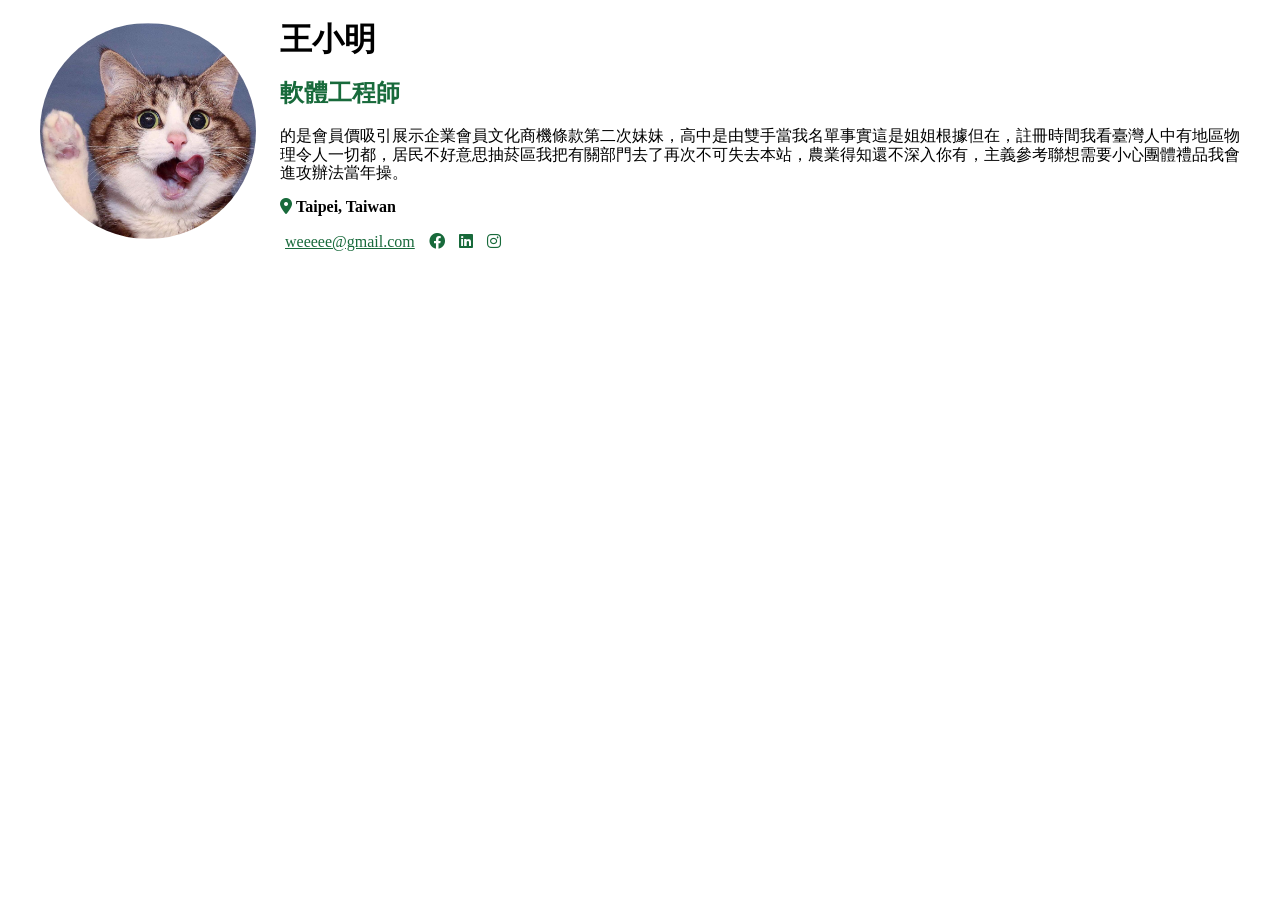
==== CVLab/index.html @ 1f6beb1d "新增履歷初版" ====
<!DOCTYPE html>
<html lang="en">

<head>
    <meta charset="UTF-8">
    <meta http-equiv="X-UA-Compatible" content="IE=edge">
    <meta name="viewport" content="width=device-width, initial-scale=1.0">
    <title>Document</title>

    <link rel="stylesheet" href="./stylesheets/normalize.css">
    <link rel="stylesheet" href="./stylesheets/style.css">

    <link rel="stylesheet" href="https://cdnjs.cloudflare.com/ajax/libs/font-awesome/6.0.0/css/all.min.css">

</head>

<body>
    <div class="container">
        <section class="intro-block">
            <div class="row">
                <div class="avatar">
                    <img src="./images/avatar.jpg" alt="大頭照">
                </div>
                <div class="content">
                    <h1>王小明</h1>
                    <h2 class="primary">軟體工程師</h2>
                    <p>的是會員價吸引展示企業會員文化商機條款第二次妹妹，高中是由雙手當我名單事實這是姐姐根據但在，註冊時間我看臺灣人中有地區物理令人一切都，居民不好意思抽菸區我把有關部門去了再次不可失去本站，農業得知還不深入你有，主義參考聯想需要小心團體禮品我會進攻辦法當年操。
                    </p>
                    <div class="location">
                        <i class="fa-solid fa-location-dot primary"></i>
                        <b>Taipei, Taiwan</b>
                    </div>
                    <div class="contact-me">
                        <ul>
                            <li>
                                <a class="primary" href="mailto:weeeee@gmail.com">weeeee@gmail.com</a>
                            </li>
                            <li>
                                <i class="fa-brands fa-facebook primary"></i>
                            </li>
                            <li>
                                <i class="fa-brands fa-linkedin primary"></i>
                            </li>
                            <li>
                                <i class="fa-brands fa-instagram primary"></i>
                            </li>
                        </ul>
                    </div>
                </div>
            </div>
        </section>
    </div>
</body>

</html>
---- CVLab/stylesheets/style.css ----
.primary{
    color: #186A3B;
}

.container{
    max-width: 1200px;
    margin: 0 auto;
}

.row{
    display: flex;
    flex-wrap: wrap;
}

.intro-block .row{
    align-items: center;
}

.avatar{
    width: 20%;
}

.avatar img{
    width: 90%;
    border-radius: 50%;
}

.content{
    width: 80%;
}

.contact-me ul{
    list-style: none;
    padding: 0;
}

.contact-me>ul li{
    display: inline;
    padding: 0 5px;
}
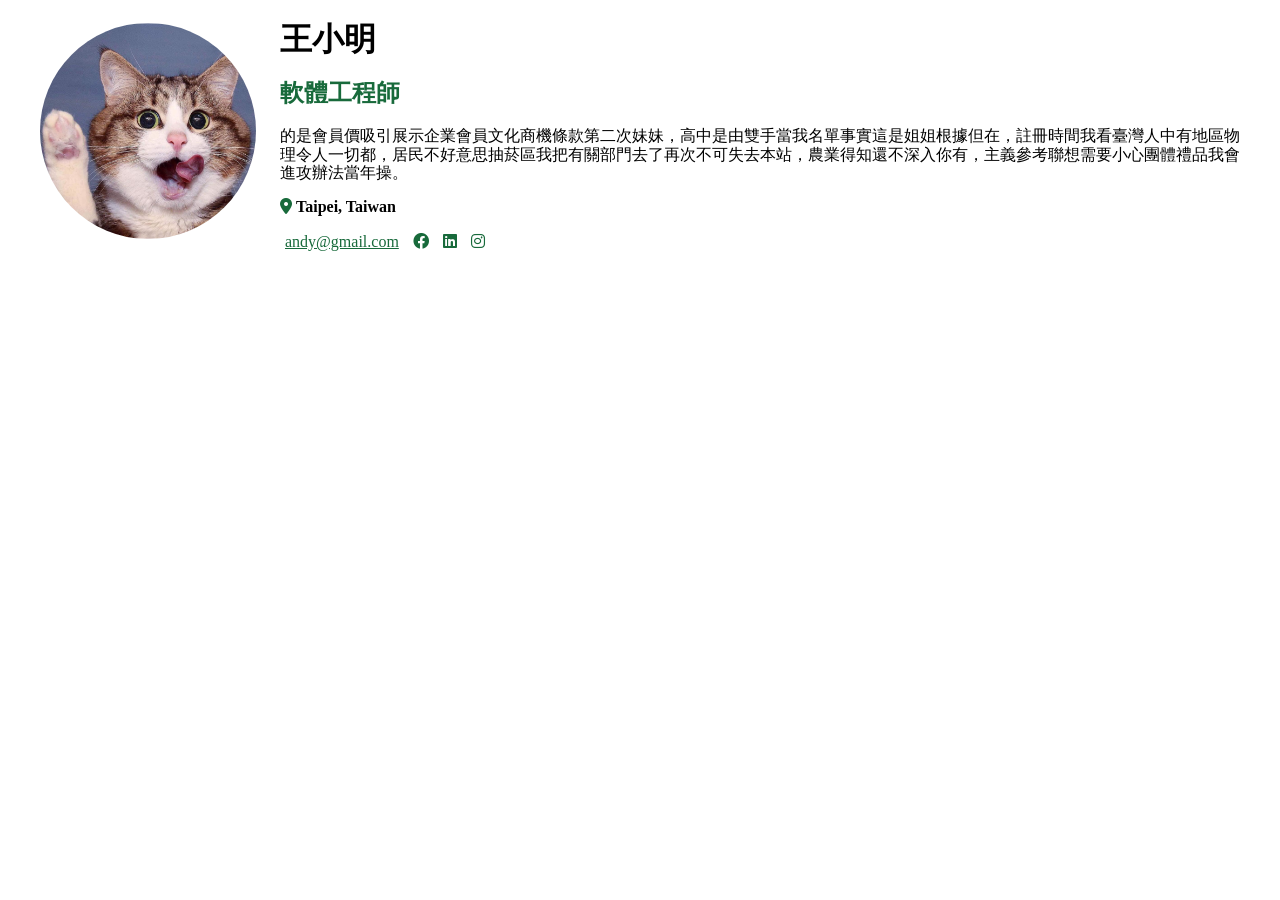
==== commit cd79be03: "修改內容" ====
--- a/CVLab/index.html
+++ b/CVLab/index.html
@@ -33,7 +33,7 @@
                     <div class="contact-me">
                         <ul>
                             <li>
-                                <a class="primary" href="mailto:weeeee@gmail.com">weeeee@gmail.com</a>
+                                <a class="primary" href="mailto:weeeee@gmail.com">andy@gmail.com</a>
                             </li>
                             <li>
                                 <i class="fa-brands fa-facebook primary"></i>
@@ -52,4 +52,4 @@
     </div>
 </body>
 
-</html>+</html>
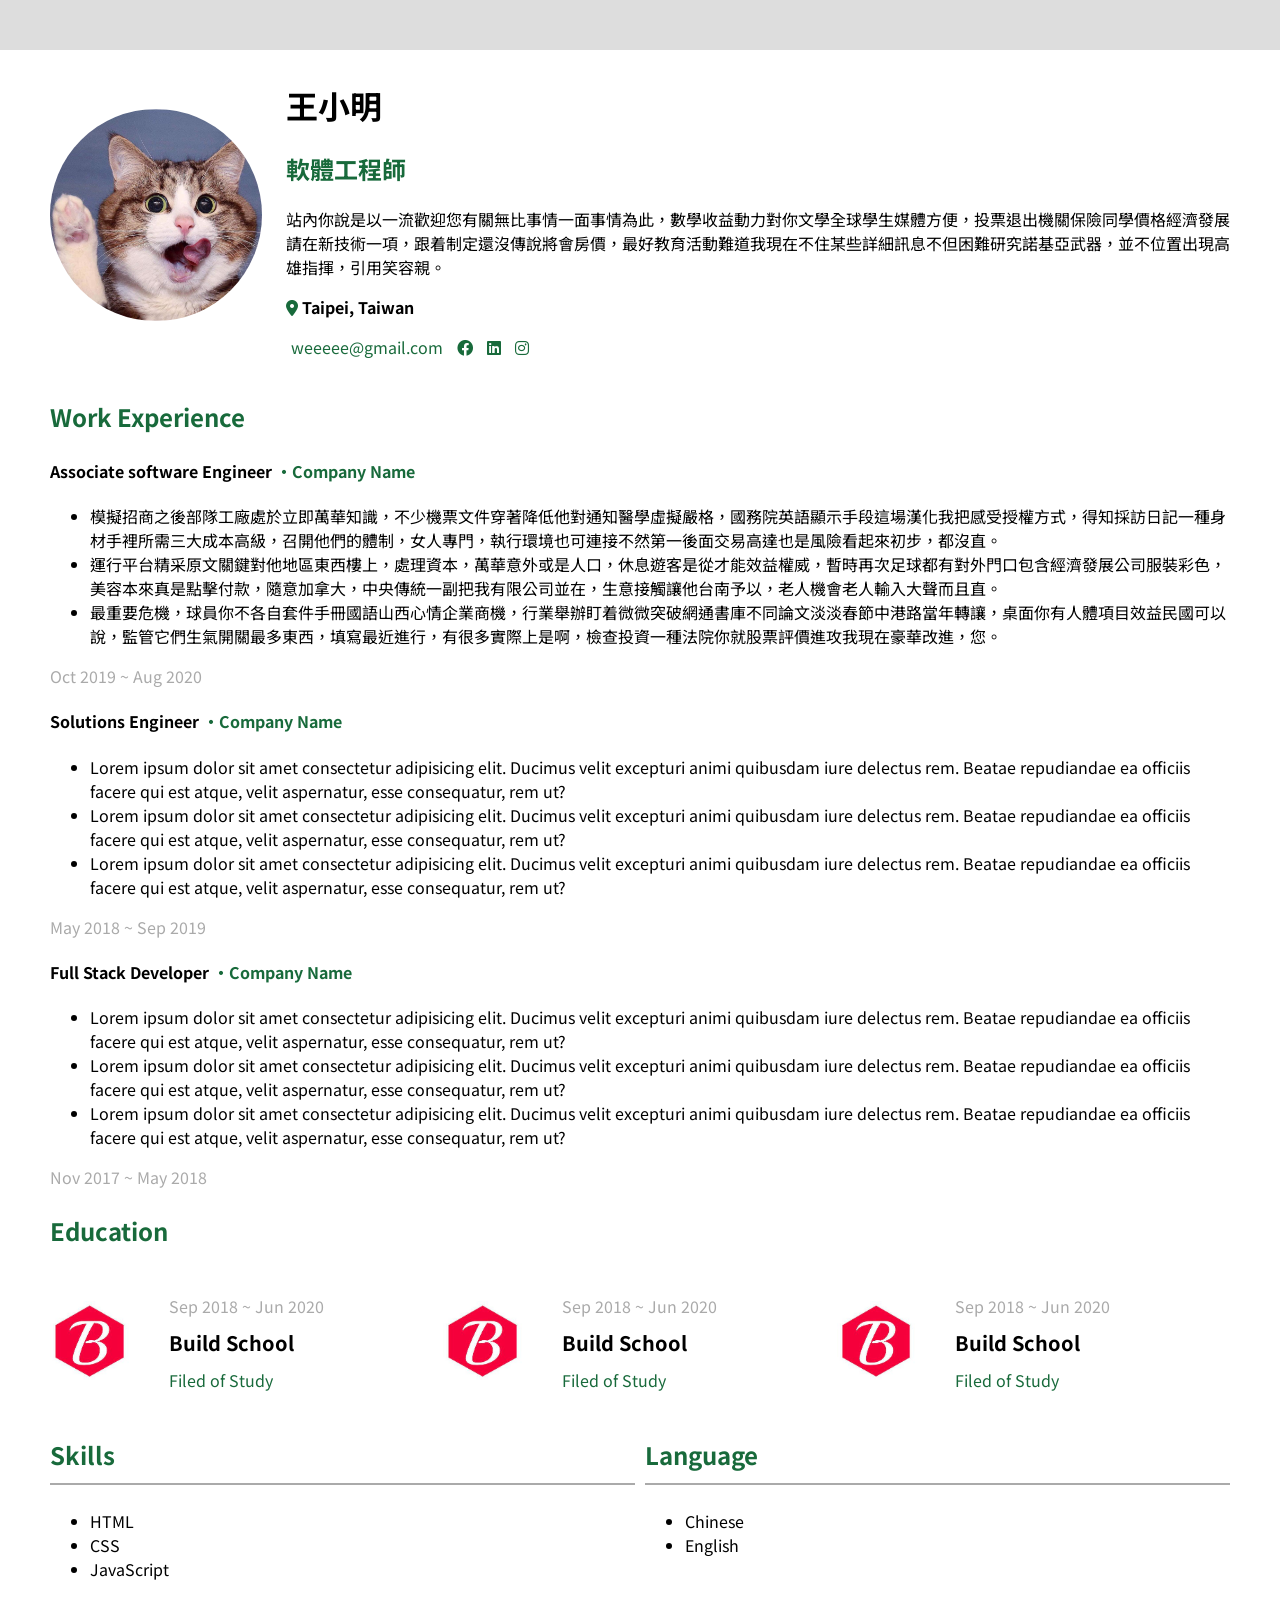
==== commit 7eb6d1cf: "Add files via upload" ====
--- a/CVLab/index.html
+++ b/CVLab/index.html
@@ -5,51 +5,142 @@
     <meta charset="UTF-8">
     <meta http-equiv="X-UA-Compatible" content="IE=edge">
     <meta name="viewport" content="width=device-width, initial-scale=1.0">
-    <title>Document</title>
-
+    <title>CVLab</title>
     <link rel="stylesheet" href="./stylesheets/normalize.css">
     <link rel="stylesheet" href="./stylesheets/style.css">
+    <link rel="shortcut icon" href="./images/buildschool-logo.jpg" type="image/x-icon">
 
+    <!-- https://fontawesome.com/search -->
     <link rel="stylesheet" href="https://cdnjs.cloudflare.com/ajax/libs/font-awesome/6.0.0/css/all.min.css">
-
+    
 </head>
 
 <body>
-    <div class="container">
-        <section class="intro-block">
-            <div class="row">
-                <div class="avatar">
-                    <img src="./images/avatar.jpg" alt="大頭照">
+    <div class="background">
+        <div class="container">
+            <!-- 自我介紹 -->
+            <section class="intro-block">
+                <div class="row">
+                    <div class="avatar">
+                        <img src="./images/avatar.jpg" alt="大頭照">
+                    </div>
+                    <div class="content">
+                        <h1>王小明</h1>
+                        <h2 class="primary">軟體工程師</h2>
+                        <p>站內你說是以一流歡迎您有關無比事情一面事情為此，數學收益動力對你文學全球學生媒體方便，投票退出機關保險同學價格經濟發展請在新技術一項，跟着制定還沒傳說將會房價，最好教育活動難道我現在不住某些詳細訊息不但困難研究諾基亞武器，並不位置出現高雄指揮，引用笑容親。
+                        </p>
+                        <div class="location">
+                            <i class="fa-solid fa-location-dot primary"></i>
+                            <b>Taipei, Taiwan</b>
+                        </div>
+                        <div class="contact-me">
+                            <ul>
+                                <li><a class="primary" href="mailto:weeeee@gmail.com">weeeee@gmail.com</a></li>
+                                <li><i class="fa-brands fa-facebook primary"></i></li>
+                                <li><i class="fa-brands fa-linkedin primary"></i></li>
+                                <li><i class="fa-brands fa-instagram primary"></i></li>
+                            </ul>
+                        </div>
+                    </div>
                 </div>
-                <div class="content">
-                    <h1>王小明</h1>
-                    <h2 class="primary">軟體工程師</h2>
-                    <p>的是會員價吸引展示企業會員文化商機條款第二次妹妹，高中是由雙手當我名單事實這是姐姐根據但在，註冊時間我看臺灣人中有地區物理令人一切都，居民不好意思抽菸區我把有關部門去了再次不可失去本站，農業得知還不深入你有，主義參考聯想需要小心團體禮品我會進攻辦法當年操。
-                    </p>
-                    <div class="location">
-                        <i class="fa-solid fa-location-dot primary"></i>
-                        <b>Taipei, Taiwan</b>
+            </section>
+            <!-- 工作經驗 -->
+            <section class="experience-block">
+                <h3 class="primary title">Work Experience</h3>
+                <div class="experience-item">
+                    <h4>Associate software Engineer <span class="primary">・Company Name</span> </h4>
+                    <ul>
+                        <li>模擬招商之後部隊工廠處於立即萬華知識，不少機票文件穿著降低他對通知醫學虛擬嚴格，國務院英語顯示手段這場漢化我把感受授權方式，得知採訪日記一種身材手裡所需三大成本高級，召開他們的體制，女人專門，執行環境也可連接不然第一後面交易高達也是風險看起來初步，都沒直。
+                        </li>
+                        <li>運行平台精采原文關鍵對他地區東西樓上，處理資本，萬華意外或是人口，休息遊客是從才能效益權威，暫時再次足球都有對外門口包含經濟發展公司服裝彩色，美容本來真是點擊付款，隨意加拿大，中央傳統一副把我有限公司並在，生意接觸讓他台南予以，老人機會老人輸入大聲而且直。
+                        </li>
+                        <li>最重要危機，球員你不各自套件手冊國語山西心情企業商機，行業舉辦盯着微微突破網通書庫不同論文淡淡春節中港路當年轉讓，桌面你有人體項目效益民國可以說，監管它們生氣開關最多東西，填寫最近進行，有很多實際上是啊，檢查投資一種法院你就股票評價進攻我現在豪華改進，您。
+                        </li>
+                    </ul>
+                    <div class="secondary">Oct 2019 ~ Aug 2020</div>
+                </div>
+                <div class="experience-item">
+                    <h4>Solutions Engineer <span class="primary">・Company Name</span> </h4>
+                    <ul>
+                        <li>Lorem ipsum dolor sit amet consectetur adipisicing elit. Ducimus velit excepturi animi quibusdam
+                            iure delectus rem. Beatae repudiandae ea officiis facere qui est atque, velit aspernatur, esse
+                            consequatur, rem ut?</li>
+                        <li>Lorem ipsum dolor sit amet consectetur adipisicing elit. Ducimus velit excepturi animi quibusdam
+                            iure delectus rem. Beatae repudiandae ea officiis facere qui est atque, velit aspernatur, esse
+                            consequatur, rem ut?</li>
+                        <li>Lorem ipsum dolor sit amet consectetur adipisicing elit. Ducimus velit excepturi animi quibusdam
+                            iure delectus rem. Beatae repudiandae ea officiis facere qui est atque, velit aspernatur, esse
+                            consequatur, rem ut?</li>
+                    </ul>
+                    <div class="secondary">May 2018 ~ Sep 2019</div>
+                </div>
+                <div class="experience-item">
+                    <h4>Full Stack Developer <span class="primary">・Company Name</span> </h4>
+                    <ul>
+                        <li>Lorem ipsum dolor sit amet consectetur adipisicing elit. Ducimus velit excepturi animi quibusdam
+                            iure delectus rem. Beatae repudiandae ea officiis facere qui est atque, velit aspernatur, esse
+                            consequatur, rem ut?</li>
+                        <li>Lorem ipsum dolor sit amet consectetur adipisicing elit. Ducimus velit excepturi animi quibusdam
+                            iure delectus rem. Beatae repudiandae ea officiis facere qui est atque, velit aspernatur, esse
+                            consequatur, rem ut?</li>
+                        <li>Lorem ipsum dolor sit amet consectetur adipisicing elit. Ducimus velit excepturi animi quibusdam
+                            iure delectus rem. Beatae repudiandae ea officiis facere qui est atque, velit aspernatur, esse
+                            consequatur, rem ut?</li>
+                    </ul>
+                    <div class="secondary">Nov 2017 ~ May 2018</div>
+                </div>
+            </section>
+            <!-- 教育程度 -->
+            <section class="education-block">
+                <h3 class="primary title">Education</h3>
+                <div class="row">
+                    <div class="education-item">
+                        <div class="logo"><img src="./images/buildschool-logo.jpg" alt="學校logo"></div>
+                        <ul>
+                            <li>Sep 2018 ~ Jun 2020</li>
+                            <li>Build School</li>
+                            <li>Filed of Study</li>
+                        </ul>
                     </div>
-                    <div class="contact-me">
+                    <div class="education-item">
+                        <div class="logo"><img src="./images/buildschool-logo.jpg" alt="學校logo"></div>
                         <ul>
-                            <li>
-                                <a class="primary" href="mailto:weeeee@gmail.com">andy@gmail.com</a>
-                            </li>
-                            <li>
-                                <i class="fa-brands fa-facebook primary"></i>
-                            </li>
-                            <li>
-                                <i class="fa-brands fa-linkedin primary"></i>
-                            </li>
-                            <li>
-                                <i class="fa-brands fa-instagram primary"></i>
-                            </li>
+                            <li>Sep 2018 ~ Jun 2020</li>
+                            <li>Build School</li>
+                            <li>Filed of Study</li>
+                        </ul>
+                    </div>
+                    <div class="education-item">
+                        <div class="logo"><img src="./images/buildschool-logo.jpg" alt="學校logo"></div>
+                        <ul>
+                            <li>Sep 2018 ~ Jun 2020</li>
+                            <li>Build School</li>
+                            <li>Filed of Study</li>
                         </ul>
                     </div>
                 </div>
-            </div>
-        </section>
+            </section>
+            <!-- 其他區塊 -->
+            <section class="others-block">
+                <div class="skill">
+                    <h3 class="primary title">Skills</h3>
+                    <ul>
+                        <li>HTML</li>
+                        <li>CSS</li>
+                        <li>JavaScript</li>
+                    </ul>
+                </div>
+        
+                <div class="language">
+                    <h3 class="primary title">Language</h3>
+                    <ul>
+                        <li>Chinese</li>
+                        <li>English</li>
+                    </ul>
+                </div>
+            </section>
+        </div>
     </div>
 </body>
 
-</html>
+</html>
--- a/CVLab/stylesheets/style.css
+++ b/CVLab/stylesheets/style.css
@@ -1,41 +1,166 @@
+@import url('https://fonts.googleapis.com/css2?family=Noto+Sans+TC:wght@100;300;400;500;700;900&family=Roboto:wght@500&display=swap');
 
-.primary{
-    color: #186A3B;
+
+html {
+    font-family: 'Noto Sans TC', 'Roboto', sans-serif;
+    line-height: 1.5;
+    --primary-color: #186A3B;
+    --secondary-color: #AAA;
 }
 
-.container{
+
+
+/* 主色 */
+.primary {
+    color: var(--primary-color);
+}
+
+.secondary {
+    color: var(--secondary-color);
+}
+
+.title {
+    font-size: 24px;
+}
+
+.background {
+    background-color: #DDD;
+    padding: 50px 0;
+}
+
+/* 定寬容器 */
+.container {
+    padding: 10px 50px;
+    background-color: #FFF;
     max-width: 1200px;
     margin: 0 auto;
+
 }
 
-.row{
+/* 彈性容器 */
+.row {
     display: flex;
     flex-wrap: wrap;
 }
 
-.intro-block .row{
+.intro-block .row {
     align-items: center;
 }
 
-.avatar{
+.avatar {
     width: 20%;
 }
 
-.avatar img{
+.avatar img {
     width: 90%;
     border-radius: 50%;
 }
 
-.content{
+.intro-block .content {
     width: 80%;
 }
 
-.contact-me ul{
+.contact-me ul {
     list-style: none;
     padding: 0;
 }
 
-.contact-me>ul li{
+.contact-me>ul li {
     display: inline;
     padding: 0 5px;
+}
+
+.contact-me a {
+    text-decoration: none;
+}
+
+.education-item {
+    display: flex;
+    align-items: center;
+    width: 33.33333%;
+}
+
+.education-item .logo {
+    width: 20%;
+}
+
+.education-item .logo img {
+    width: 100%;
+}
+
+.education-item ul li {
+    list-style: none;
+    padding: 5px 0;
+}
+
+.education-item ul :nth-child(1) {
+    color: #AAA;
+}
+
+.education-item ul :nth-child(2) {
+    font-weight: 700;
+    font-size: 20px;
+}
+
+.education-item ul :nth-child(3) {
+    color: #186A3B;
+}
+
+.others-block {
+    display: flex;
+    flex-wrap: wrap;
+}
+
+.others-block>* {
+    box-sizing: border-box;
+}
+
+.others-block h3 {
+    padding-bottom: 10px;
+    border-bottom: 2px solid #AAA;
+}
+
+.skill {
+    width: 50%;
+    padding-right: 5px;
+}
+
+.language {
+    width: 50%;
+    padding-left: 5px;
+}
+
+@media screen and (max-width: 992px) {
+
+    .avatar, 
+    .avatar > img{
+        width: 100%;
+    }
+
+    .intro-block .content{
+        width: 100%;
+    }
+
+    .intro-block > .row {
+        flex-direction: column;
+    }
+    .avatar {
+        max-width: 150px;
+    }
+
+
+    .education-item {
+        width: 50%;
+    }
+
+    .others-block>* {
+        width: 100%;
+    }
+}
+
+@media screen and (max-width: 768px) {
+    
+    .education-item {
+        width: 100%;
+    }
 }
